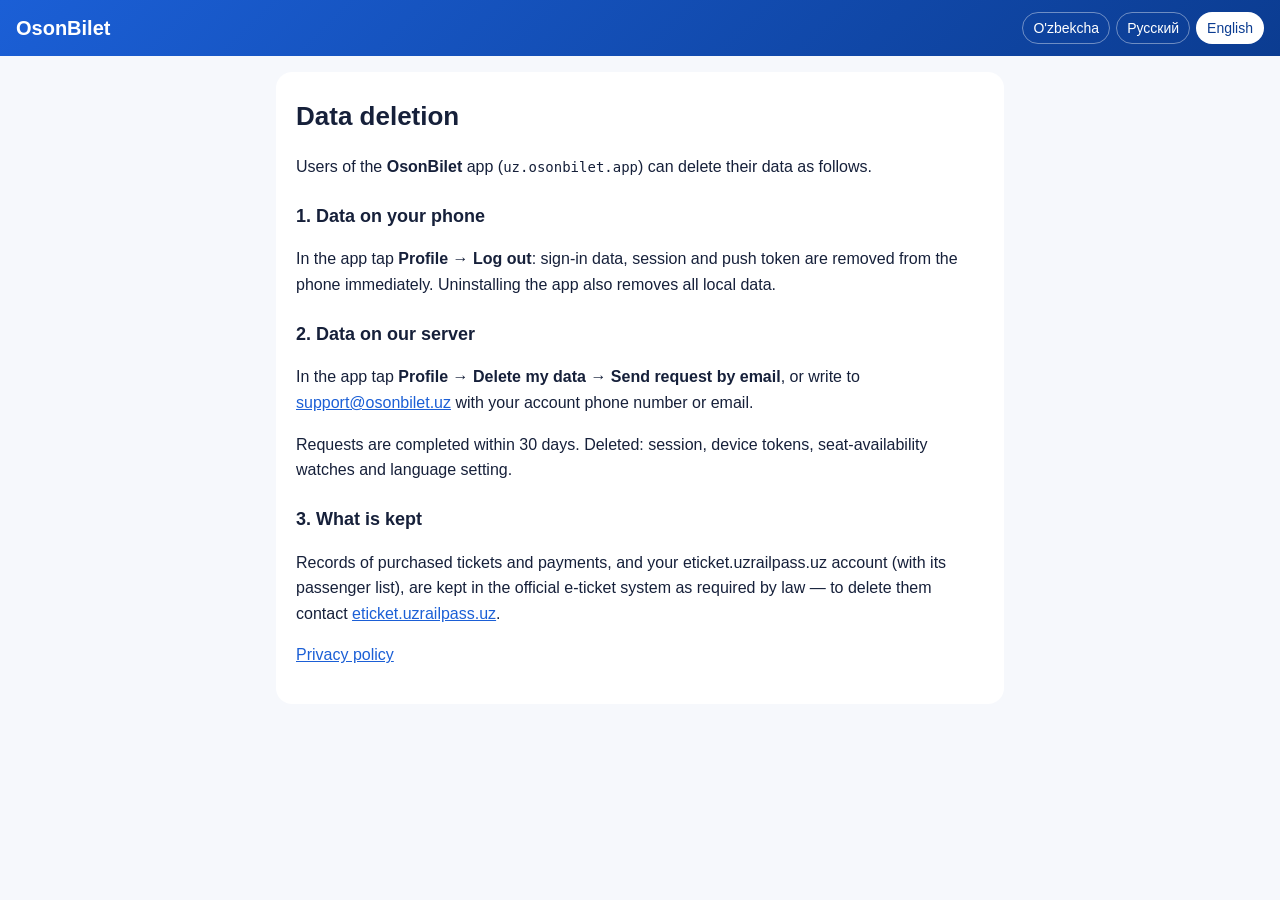
==== delete-data.html @ 462ade38 "OsonBilet: maxfiylik siyosati va ma'lumot o'chirish sahifalari (uz/ru/en) Co-Authored-By: Claude Opu" ====
<!doctype html>
<html lang="uz">
<head>
<meta charset="utf-8">
<meta name="viewport" content="width=device-width, initial-scale=1">
<title>OsonBilet — Ma'lumotlarni o'chirish / Data deletion</title>
<link rel="stylesheet" href="style.css">
</head>
<body>
<header>
  <div class="brand">OsonBilet</div>
  <nav class="langs">
    <a href="#uz" data-l="uz">O'zbekcha</a>
    <a href="#ru" data-l="ru">Русский</a>
    <a href="#en" data-l="en">English</a>
  </nav>
</header>
<main>

<section id="uz" lang="uz">
<h1>Ma'lumotlarni o'chirish</h1>
<p><b>OsonBilet</b> ilovasi (<code>uz.osonbilet.app</code>) foydalanuvchilari o'z ma'lumotlarini quyidagicha o'chirishi mumkin.</p>
<h2>1. Telefondagi ma'lumotlar</h2>
<p>Ilovada <b>Profil → Chiqish</b> ni bosing: kirish ma'lumotlari, sessiya va push-token telefondan darhol o'chiriladi. Ilovani o'chirib tashlash ham barcha lokal ma'lumotlarni o'chiradi.</p>
<h2>2. Serverdagi ma'lumotlar</h2>
<p>Ilovada <b>Profil → Ma'lumotlarimni o'chirish → Email orqali so'rov yuborish</b> ni bosing yoki <a href="mailto:support@osonbilet.uz?subject=OsonBilet%3A%20ma'lumotlarimni%20o'chirish">support@osonbilet.uz</a> manziliga hisobingiz telefon raqami yoki emailini ko'rsatib xat yozing.</p>
<p>So'rov 30 kun ichida bajariladi. O'chiriladi: sessiya, qurilma tokenlari, bo'sh joy kuzatuvlari va til sozlamasi.</p>
<h2>3. Saqlanib qoladigan ma'lumotlar</h2>
<p>Sotib olingan chiptalar va to'lovlar haqidagi yozuvlar hamda eticket.uzrailpass.uz hisobingiz (yo'lovchilar ro'yxati bilan) rasmiy elektron chipta tizimida qonunchilikka muvofiq saqlanadi — ularni o'chirish uchun <a href="https://eticket.uzrailpass.uz">eticket.uzrailpass.uz</a> ga murojaat qiling.</p>
<p><a href="privacy.html#uz">Maxfiylik siyosati</a></p>
</section>

<section id="ru" lang="ru">
<h1>Удаление данных</h1>
<p>Пользователи приложения <b>OsonBilet</b> (<code>uz.osonbilet.app</code>) могут удалить свои данные следующим образом.</p>
<h2>1. Данные на телефоне</h2>
<p>В приложении нажмите <b>Профиль → Выйти</b>: данные входа, сессия и push-токен сразу удаляются с телефона. Удаление приложения также стирает все локальные данные.</p>
<h2>2. Данные на сервере</h2>
<p>В приложении нажмите <b>Профиль → Удалить мои данные → Отправить запрос по email</b> или напишите на <a href="mailto:support@osonbilet.uz?subject=OsonBilet%3A%20delete%20my%20data">support@osonbilet.uz</a>, указав телефон или email аккаунта.</p>
<p>Запрос выполняется в течение 30 дней. Удаляются: сессия, токены устройств, отслеживания свободных мест и настройка языка.</p>
<h2>3. Что сохраняется</h2>
<p>Записи о купленных билетах и платежах, а также ваш аккаунт eticket.uzrailpass.uz (со списком пассажиров) хранятся в официальной системе электронных билетов согласно законодательству — для их удаления обратитесь на <a href="https://eticket.uzrailpass.uz">eticket.uzrailpass.uz</a>.</p>
<p><a href="privacy.html#ru">Политика конфиденциальности</a></p>
</section>

<section id="en" lang="en">
<h1>Data deletion</h1>
<p>Users of the <b>OsonBilet</b> app (<code>uz.osonbilet.app</code>) can delete their data as follows.</p>
<h2>1. Data on your phone</h2>
<p>In the app tap <b>Profile → Log out</b>: sign-in data, session and push token are removed from the phone immediately. Uninstalling the app also removes all local data.</p>
<h2>2. Data on our server</h2>
<p>In the app tap <b>Profile → Delete my data → Send request by email</b>, or write to <a href="mailto:support@osonbilet.uz?subject=OsonBilet%3A%20delete%20my%20data">support@osonbilet.uz</a> with your account phone number or email.</p>
<p>Requests are completed within 30 days. Deleted: session, device tokens, seat-availability watches and language setting.</p>
<h2>3. What is kept</h2>
<p>Records of purchased tickets and payments, and your eticket.uzrailpass.uz account (with its passenger list), are kept in the official e-ticket system as required by law — to delete them contact <a href="https://eticket.uzrailpass.uz">eticket.uzrailpass.uz</a>.</p>
<p><a href="privacy.html#en">Privacy policy</a></p>
</section>

</main>
<script src="lang.js"></script>
</body>
</html>
---- style.css ----
:root {
  --bg: #f6f8fc;
  --card: #ffffff;
  --text: #16203a;
  --muted: #5a6784;
  --brand: #1b5fd6;
  --note: #fff6e0;
  --note-border: #f5c25a;
}
@media (prefers-color-scheme: dark) {
  :root {
    --bg: #0b1426;
    --card: #13203a;
    --text: #e6ecf8;
    --muted: #9aa8c4;
    --brand: #7fa8f5;
    --note: #2a2410;
    --note-border: #8a6a1c;
  }
}
* { box-sizing: border-box; }
body {
  margin: 0;
  background: var(--bg);
  color: var(--text);
  font: 16px/1.6 -apple-system, "Segoe UI", Roboto, Inter, sans-serif;
}
header {
  position: sticky;
  top: 0;
  display: flex;
  flex-wrap: wrap;
  gap: 8px 16px;
  align-items: center;
  justify-content: space-between;
  padding: 12px 16px;
  background: linear-gradient(135deg, #1b5fd6, #0b3c91);
  color: #fff;
}
.brand { font-weight: 800; font-size: 20px; }
.langs { display: flex; gap: 6px; }
.langs a {
  color: #fff;
  text-decoration: none;
  padding: 4px 10px;
  border-radius: 999px;
  border: 1px solid rgba(255, 255, 255, 0.4);
  font-size: 14px;
}
.langs a.on { background: #fff; color: #0b3c91; }
main { max-width: 760px; margin: 0 auto; padding: 16px; }
section {
  background: var(--card);
  border-radius: 16px;
  padding: 8px 20px 20px;
  margin-bottom: 16px;
}
h1 { font-size: 26px; margin: 16px 0 4px; }
h2 { font-size: 18px; margin: 22px 0 6px; }
.meta { color: var(--muted); margin-top: 0; }
.note {
  background: var(--note);
  border-left: 4px solid var(--note-border);
  padding: 10px 12px;
  border-radius: 8px;
}
a { color: var(--brand); }
code { font-size: 14px; }
ul { padding-left: 20px; }
li { margin: 6px 0; }
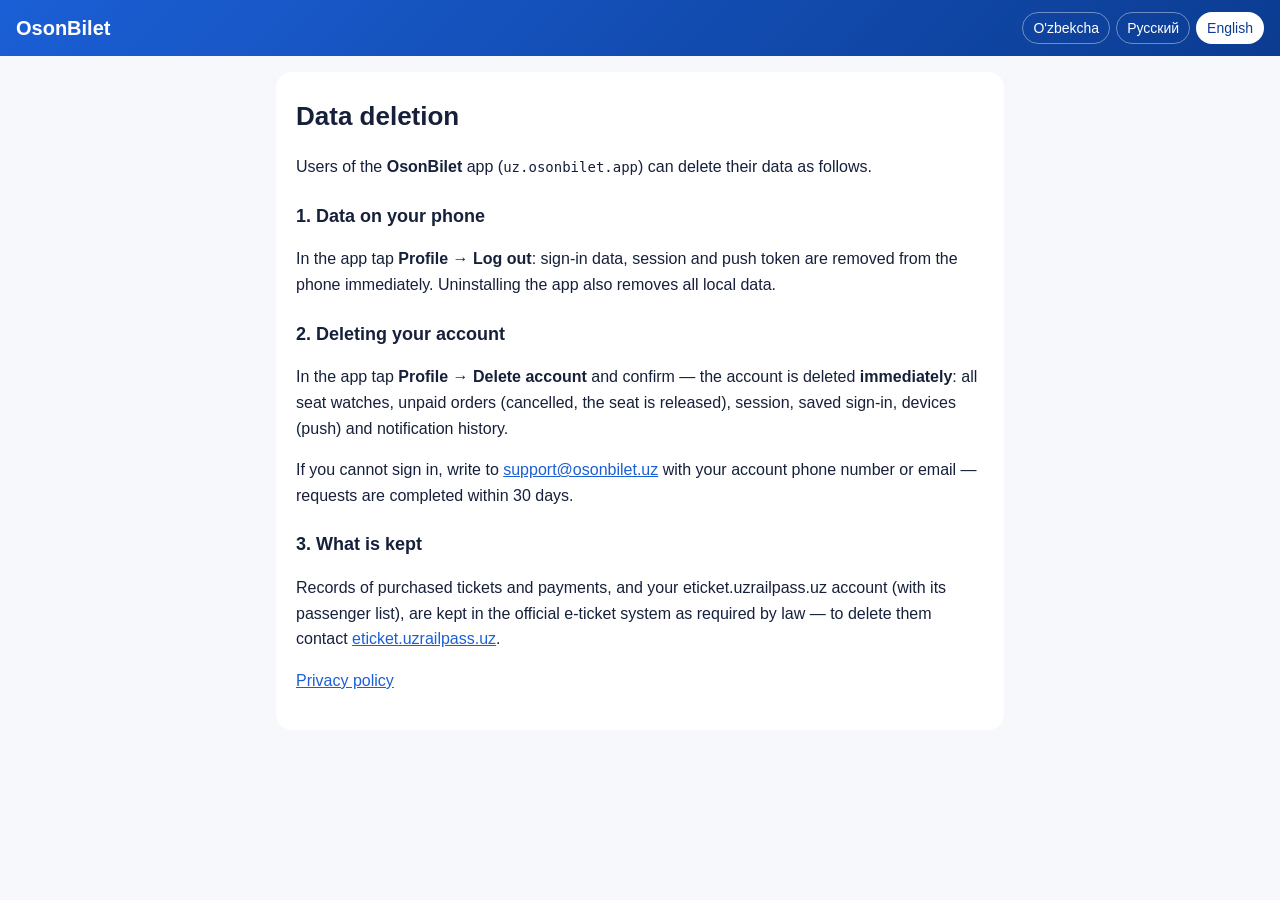
==== commit fed2389d: "Hisobni ilova ichida o'chirish, bildirishnomalar tarixi 90 kun Co-Authored-By: Claude Opus 5.5 <nore" ====
--- a/delete-data.html
+++ b/delete-data.html
@@ -22,9 +22,9 @@
 <p><b>OsonBilet</b> ilovasi (<code>uz.osonbilet.app</code>) foydalanuvchilari o'z ma'lumotlarini quyidagicha o'chirishi mumkin.</p>
 <h2>1. Telefondagi ma'lumotlar</h2>
 <p>Ilovada <b>Profil → Chiqish</b> ni bosing: kirish ma'lumotlari, sessiya va push-token telefondan darhol o'chiriladi. Ilovani o'chirib tashlash ham barcha lokal ma'lumotlarni o'chiradi.</p>
-<h2>2. Serverdagi ma'lumotlar</h2>
-<p>Ilovada <b>Profil → Ma'lumotlarimni o'chirish → Email orqali so'rov yuborish</b> ni bosing yoki <a href="mailto:support@osonbilet.uz?subject=OsonBilet%3A%20ma'lumotlarimni%20o'chirish">support@osonbilet.uz</a> manziliga hisobingiz telefon raqami yoki emailini ko'rsatib xat yozing.</p>
-<p>So'rov 30 kun ichida bajariladi. O'chiriladi: sessiya, qurilma tokenlari, bo'sh joy kuzatuvlari va til sozlamasi.</p>
+<h2>2. Hisobni o'chirish</h2>
+<p>Ilovada <b>Profil → Hisobni o'chirish</b> ni bosing va tasdiqlang — hisob <b>darhol</b> o'chiriladi: barcha kuzatuvlar, to'lanmagan buyurtmalar (bekor qilinadi, joy bo'shaydi), sessiya, saqlangan login/parol, qurilmalar (push) va bildirishnomalar tarixi.</p>
+<p>Ilovaga kira olmasangiz, <a href="mailto:support@osonbilet.uz?subject=OsonBilet%3A%20hisobni%20o'chirish">support@osonbilet.uz</a> manziliga hisobingiz telefon raqami yoki emailini yozing — so'rov 30 kun ichida bajariladi.</p>
 <h2>3. Saqlanib qoladigan ma'lumotlar</h2>
 <p>Sotib olingan chiptalar va to'lovlar haqidagi yozuvlar hamda eticket.uzrailpass.uz hisobingiz (yo'lovchilar ro'yxati bilan) rasmiy elektron chipta tizimida qonunchilikka muvofiq saqlanadi — ularni o'chirish uchun <a href="https://eticket.uzrailpass.uz">eticket.uzrailpass.uz</a> ga murojaat qiling.</p>
 <p><a href="privacy.html#uz">Maxfiylik siyosati</a></p>
@@ -35,9 +35,9 @@
 <p>Пользователи приложения <b>OsonBilet</b> (<code>uz.osonbilet.app</code>) могут удалить свои данные следующим образом.</p>
 <h2>1. Данные на телефоне</h2>
 <p>В приложении нажмите <b>Профиль → Выйти</b>: данные входа, сессия и push-токен сразу удаляются с телефона. Удаление приложения также стирает все локальные данные.</p>
-<h2>2. Данные на сервере</h2>
-<p>В приложении нажмите <b>Профиль → Удалить мои данные → Отправить запрос по email</b> или напишите на <a href="mailto:support@osonbilet.uz?subject=OsonBilet%3A%20delete%20my%20data">support@osonbilet.uz</a>, указав телефон или email аккаунта.</p>
-<p>Запрос выполняется в течение 30 дней. Удаляются: сессия, токены устройств, отслеживания свободных мест и настройка языка.</p>
+<h2>2. Удаление аккаунта</h2>
+<p>В приложении нажмите <b>Профиль → Удалить аккаунт</b> и подтвердите — аккаунт удаляется <b>сразу</b>: все отслеживания, неоплаченные заказы (отменяются, место освобождается), сессия, сохранённый логин/пароль, устройства (push) и история уведомлений.</p>
+<p>Если вы не можете войти в приложение, напишите на <a href="mailto:support@osonbilet.uz?subject=OsonBilet%3A%20delete%20account">support@osonbilet.uz</a>, указав телефон или email аккаунта, — запрос выполняется в течение 30 дней.</p>
 <h2>3. Что сохраняется</h2>
 <p>Записи о купленных билетах и платежах, а также ваш аккаунт eticket.uzrailpass.uz (со списком пассажиров) хранятся в официальной системе электронных билетов согласно законодательству — для их удаления обратитесь на <a href="https://eticket.uzrailpass.uz">eticket.uzrailpass.uz</a>.</p>
 <p><a href="privacy.html#ru">Политика конфиденциальности</a></p>
@@ -48,9 +48,9 @@
 <p>Users of the <b>OsonBilet</b> app (<code>uz.osonbilet.app</code>) can delete their data as follows.</p>
 <h2>1. Data on your phone</h2>
 <p>In the app tap <b>Profile → Log out</b>: sign-in data, session and push token are removed from the phone immediately. Uninstalling the app also removes all local data.</p>
-<h2>2. Data on our server</h2>
-<p>In the app tap <b>Profile → Delete my data → Send request by email</b>, or write to <a href="mailto:support@osonbilet.uz?subject=OsonBilet%3A%20delete%20my%20data">support@osonbilet.uz</a> with your account phone number or email.</p>
-<p>Requests are completed within 30 days. Deleted: session, device tokens, seat-availability watches and language setting.</p>
+<h2>2. Deleting your account</h2>
+<p>In the app tap <b>Profile → Delete account</b> and confirm — the account is deleted <b>immediately</b>: all seat watches, unpaid orders (cancelled, the seat is released), session, saved sign-in, devices (push) and notification history.</p>
+<p>If you cannot sign in, write to <a href="mailto:support@osonbilet.uz?subject=OsonBilet%3A%20delete%20account">support@osonbilet.uz</a> with your account phone number or email — requests are completed within 30 days.</p>
 <h2>3. What is kept</h2>
 <p>Records of purchased tickets and payments, and your eticket.uzrailpass.uz account (with its passenger list), are kept in the official e-ticket system as required by law — to delete them contact <a href="https://eticket.uzrailpass.uz">eticket.uzrailpass.uz</a>.</p>
 <p><a href="privacy.html#en">Privacy policy</a></p>
